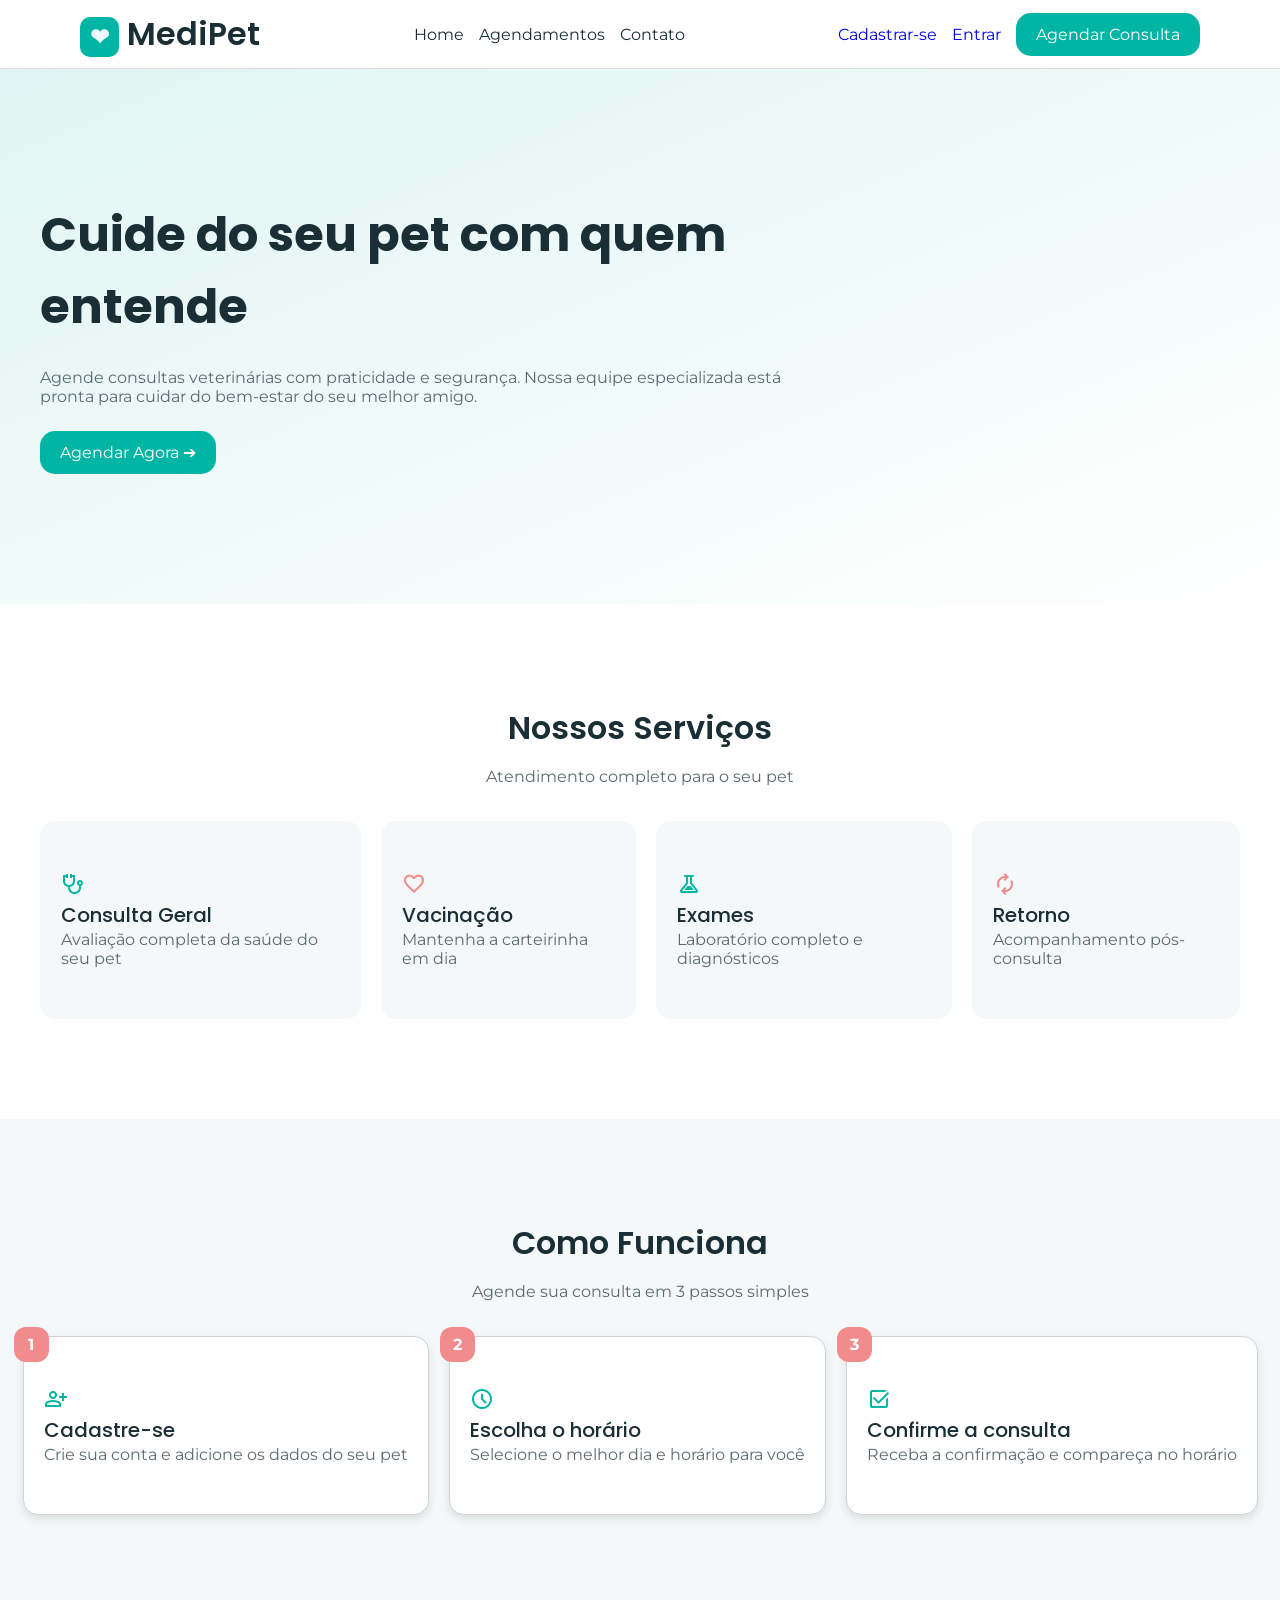
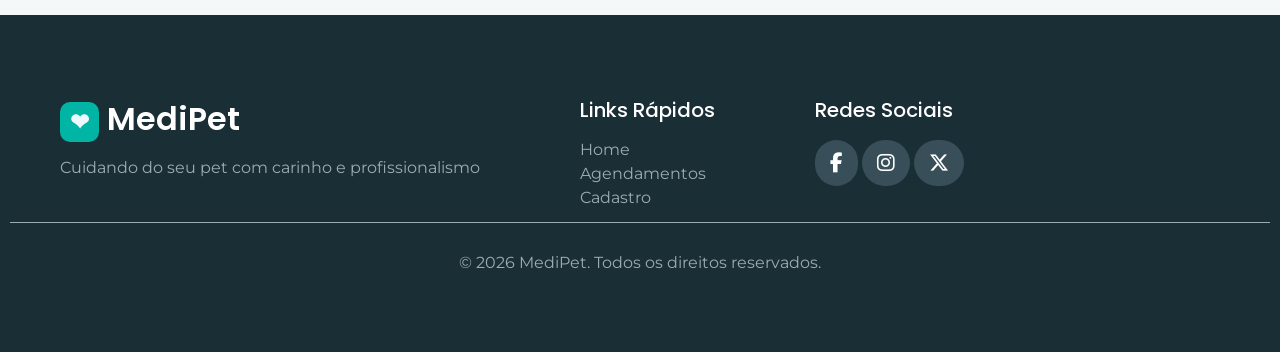
==== frontend/index.html @ 37e0c813 "atualizando projeto do petshop" ====
<!DOCTYPE html>
<html lang="en">
<head>
    <meta charset="UTF-8">
    <meta name="viewport" content="width=device-width, initial-scale=1.0">
    <title>MediPet</title>
    <link rel="stylesheet" href="css/style.css">
    <link rel="stylesheet" href="https://cdnjs.cloudflare.com/ajax/libs/font-awesome/6.5.0/css/all.min.css">
    <link href="https://fonts.googleapis.com/css2?family=Montserrat:wght@400;600&family=Poppins:wght@500;600;700&display=swap" rel="stylesheet">
   <link href="https://fonts.googleapis.com/css2?family=Material+Symbols+Outlined" rel="stylesheet" />
</head>
<body>

 <header>

    <h2> <span class="heart">❤</span> MediPet</h2>
    

    <nav >
        <a href="#" class="linkSimples">Home</a>
        <a href="#" class="linkSimples">Agendamentos</a>
        <a href="#" class="linkSimples">Contato</a>
    </nav>

    <nav>
        <a href="#">Cadastrar-se</a>
        <a href="#">Entrar</a>
        <a href="#" class="botao" >Agendar Consulta</a>
    </nav>       
    
   
 </header>   



 <main>

    <section class="sessao1">

        <div class="container1">

            <h1>Cuide do seu pet com quem entende</h1>
            <p>Agende consultas veterinárias com praticidade e segurança. Nossa equipe especializada está pronta para cuidar do bem-estar do seu melhor amigo.</p>
            <a href="#" class="botao">Agendar Agora ➔</a>

        </div>

    </section>

    <section class="sessao2">

        <h2>Nossos Serviços</h2>
        <p>Atendimento completo para o seu pet</p>

        <div class="container2">

            <div class="card2">

                <span class="material-symbols-outlined impar">stethoscope</span>
                <h3>Consulta Geral</h3>
                <p>Avaliação completa da saúde do seu pet</p>

            </div>

            <div class="card2">

                <span class="material-symbols-outlined par">favorite</span>
                <h3>Vacinação</h3>
                <p>Mantenha a carteirinha em dia</p>

            </div>

            <div class="card2">

                <span class="material-symbols-outlined impar">experiment</span> 
                <h3>Exames</h3>
                <p>Laboratório completo e diagnósticos</p>

            </div>

            <div class="card2">

                <span class="material-symbols-outlined par">autorenew</span>
                <h3>Retorno</h3>
                <p>Acompanhamento pós-consulta</p>

            </div>

        </div>

    </section>

    <section class="sessao3">

        <h2>Como Funciona</h2>
        <p>Agende sua consulta em 3 passos simples</p>

        <div class="container3">

            <div class="card3">

                 <div class="badge">1</div>
                <span class="material-symbols-outlined impar">person_add</span>
                <h3>Cadastre-se</h3>
                <p>Crie sua conta e adicione os dados do seu pet</p>

            </div>

            <div class="card3">

                <div class="badge">2</div>
                <span class="material-symbols-outlined impar">schedule</span>
                <h3>Escolha o horário</h3>
                <p>Selecione o melhor dia e horário para você</p>

            </div>

            <div class="card3">

                <div class="badge">3</div>
                <span class="material-symbols-outlined impar">select_check_box</span>
                <h3>Confirme a consulta</h3>
                <p>Receba a confirmação e compareça no horário</p>

            </div>
            
        </div>
        
    </section>

    <footer>

        <section class="sessaoFooter">

            <div class="cardF">

                <h2><span class="heart">❤</span> MediPet</h2>
                <p>Cuidando do seu pet com carinho e profissionalismo</p>

            </div>

            <div class="cardF">

                <h3>Links Rápidos</h3>

                <div class="linkRapido">

                    <a href="#" class="linkFooter">Home</a>
                    <a href="#" class="linkFooter">Agendamentos</a>
                    <a href="#" class="linkFooter">Cadastro</a>

                </div>
            </div>

            <div class="cardF">

                <h3>Redes Sociais</h3>
                    
                <div class="social">

                    <i class="fa-brands fa-facebook-f icon"></i>  
                    <i class="fa-brands fa-instagram icon"></i>  
                    <i class="fa-brands fa-x-twitter icon"></i>     

                </div>
                    
                    
            </div>

            
        </section>

        <section class="copyright">

            <hr>

            <p>© 2026 MediPet. Todos os direitos reservados.</p>

        </section>

    </footer>



 </main>
    
</body>
</html>
---- frontend/css/style.css ----
* {
  margin: 0;
  padding: 0;
  box-sizing: border-box;
}

body{
  font-family: 'Montserrat', sans-serif;
  font-size: 16px;
  color: #5A6A70;
  
}

header{
    display: flex;
    justify-content: space-between;
    align-items: center;
    padding: 10px 80px;
    
    position: sticky;
    top: 0;
    
    background: white;
    z-index: 1000;
    border-bottom: 1px solid #ddd; /*linha separando header dos outros*/
   
}

nav{
    display: flex;
    gap: 15px;
    align-items: center;
    
}

.botao{

    display: inline-block;
    color: white;
    background-color: #00B5A3;
    padding: 12px 20px;
    border-radius: 15px;

    
}
.botao:hover{
    background-color: #029687;
    box-shadow: 0 4px 10px rgba(0, 0, 0, 0.1);
}

a{
    text-decoration: none;
}

h1{
   font-family: 'poppins', sans-serif;
   font-weight: 700;
   font-size: 48px;
   color:#1A2E35 ;
}

h2{
    font-family: 'Poppins', sans-serif;
    font-weight: 600; /* SemiBold */
    font-size: 32px;
    color: #1A2E35;
}

h3 {
  font-family: 'Poppins', sans-serif;
  font-weight: 500; /* Medium */
  font-size: 20px;
  color: #1A2E35;
}

p {
  font-size: 16px;
  color: #5A6A70;
}

.label {
  font-size: 13px;
  font-weight: 600;
  color: #00B5A3;
}

button {
  font-family: 'Montserrat', sans-serif;
  font-weight: 600;
  font-size: 14px;
  text-transform: uppercase; 
}

.linkSimples {
  text-decoration: none;
  color: #1A2E35;
}

.linkSimples:hover {
  color: #00B5A3;
}

.heart{
    font-size: 23px;
    color: aliceblue;
    background-color: #00B5A3;
    border-radius: 10px;
    padding: 3px 10px;
    display: inline-block;
}

.sessao1{
    padding: 130px 20px;
    background: linear-gradient(to bottom right, #E0F5F3, #ffffff);
}

.container1{
    max-width: 800px;   /* limita largura */
    display: flex;
    flex-direction: column;
    gap: 25px;
    align-items: flex-start;
    padding: 0 20px;
    
}

.sessao2{
    padding: 100px 10px;
    display: flex;
    flex-direction: column;
    gap: 15px;
    align-items: center; 
}

.container2{
    margin-top: 20px;
    display: flex;
    gap: 20px;
    padding: 0 30px;
}

.card2{
    background-color: #F4F8F8;
    padding: 50px 20px;
    border-radius: 15px;
    border: 1px solid transparent

    
}

.card2:hover{
    border: 1px solid #00B5A3;
    box-shadow: 0 4px 10px rgba(0, 0, 0, 0.1);
}

.impar{
    color: #00B5A3;
}

.par{
    color: #F28B8B;
}

.sessao3{
    background-color:#F4F8F8;
    padding: 100px 10px;
    display: flex;
    flex-direction: column;
    gap: 15px;
    align-items: center; 
}

.container3{
    margin-top: 20px;
    display: flex;
    gap: 20px;
}

.card3{
    
    background-color: white;
    padding: 50px 20px;
    border-radius: 15px;
     border: 1px solid #d3d3d3;
    box-shadow: 0 4px 10px rgba(0, 0, 0, 0.1);
    position: relative;
}

.badge{
    position: absolute;
    top: -10px;
    left: -10px;

    width: 35px;
    height: 35px;

    background: #F28B8B;
    color: white;

    display: flex;
    align-items: center;
    justify-content: center;

    font-size: 16px;
    font-weight: bold;

    border-radius: 12px; 
}

footer{
    background-color: #1A2E35;
    padding: 80px 10px;
    display: flex;
    flex-direction: column;
    gap: 15px;
    align-items: left; 
    
}

footer h2{
    color: white;
}

footer h3{
    color: white;
}

footer p{
    color: #9cacb3;
}
.sessaoFooter{
    display: flex;
}

.linkFooter{
    text-decoration: none;
    color: #9cacb3;
}

.linkFooter:hover{
    color: #00B5A3;
}

.cardF{
    display: flex;
    flex-direction: column;
    gap: 15px;
    padding: 0px 50px;
}

.linkRapido{
    display: flex;
    flex-direction: column;
    gap: 5px;
}


.copyright{

    width: 100%;
    display: flex;
    flex-direction: column;
    align-items: center;
    gap: 30px;

}

.copyright hr {
    border: none;
    height: 1px;
    background: #9cacb3;
    width: 100%;
}

.icon{
    font-size: 20px;
    color: white;
    background-color: #384f5a ;
    padding: 13px 15px;
    border-radius: 30px;
    
}

.icon:hover{
   background-color: #029687;
    
}

@media (max-width: 768px) {
  .container1 {
    flex-direction: column;
    text-align: center;
  }

  h1 {
    font-size: 24px;
  }

  p {
    font-size: 16px;
  }
}
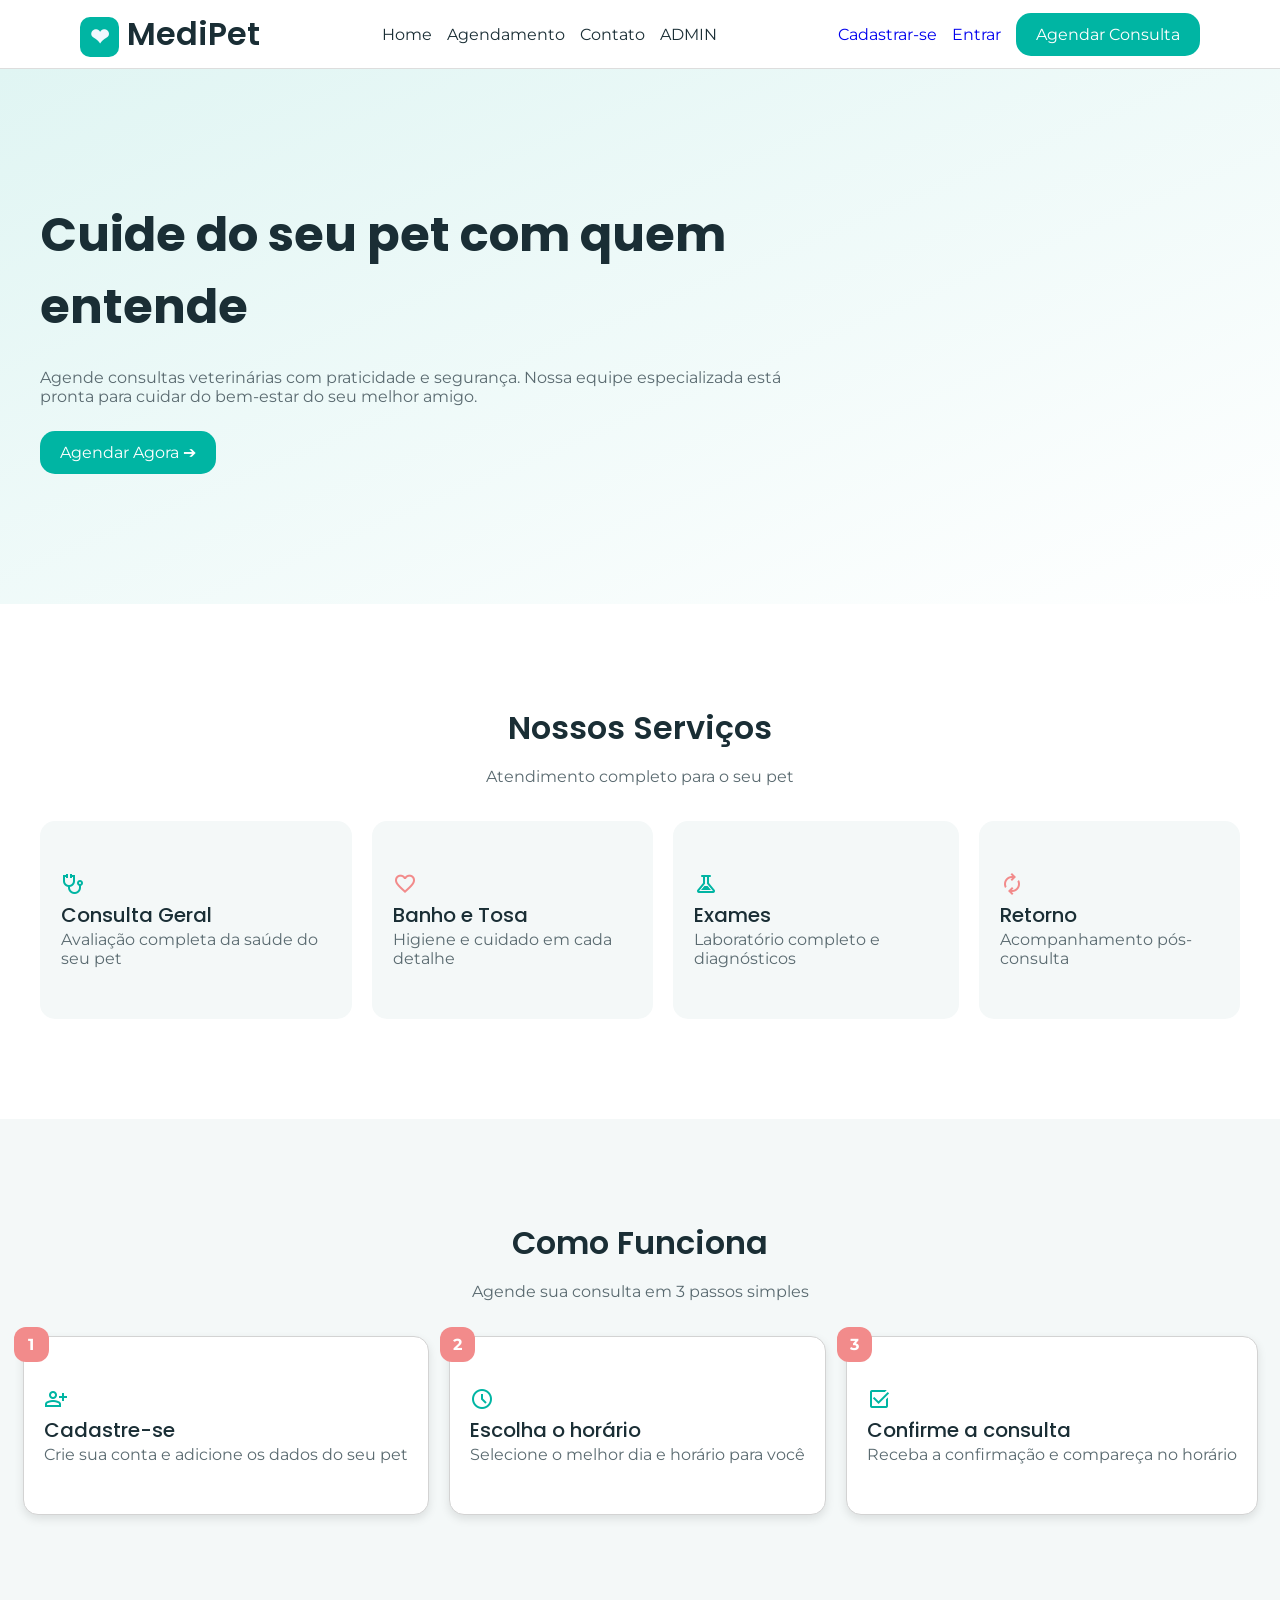
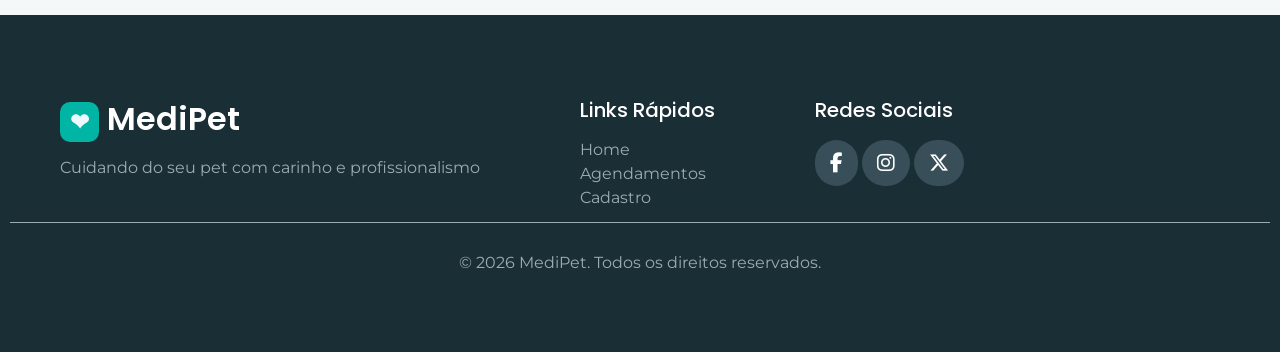
==== commit 2f13567e: "AreaADM" ====
--- a/frontend/index.html
+++ b/frontend/index.html
@@ -18,8 +18,9 @@
 
     <nav >
         <a href="#" class="linkSimples">Home</a>
-        <a href="#" class="linkSimples">Agendamentos</a>
+        <a href="#" class="linkSimples">Agendamento</a>
         <a href="#" class="linkSimples">Contato</a>
+        <a href="agendamentos.html" class="linkSimples">ADMIN</a>
     </nav>
 
     <nav>
@@ -65,8 +66,8 @@
             <div class="card2">
 
                 <span class="material-symbols-outlined par">favorite</span>
-                <h3>Vacinação</h3>
-                <p>Mantenha a carteirinha em dia</p>
+                <h3>Banho e Tosa</h3>
+                <p>Higiene e cuidado em cada detalhe</p>
 
             </div>
 
--- a/frontend/css/style.css
+++ b/frontend/css/style.css
@@ -1,9 +1,11 @@
+/* --------------------- RESET --------------------- */
 * {
   margin: 0;
   padding: 0;
   box-sizing: border-box;
 }
 
+/* --------------------- BODY --------------------- */
 body{
   font-family: 'Montserrat', sans-serif;
   font-size: 16px;
@@ -11,6 +13,7 @@
   
 }
 
+/* --------------------- HEADER --------------------- */
 header{
     display: flex;
     justify-content: space-between;
@@ -26,6 +29,7 @@
    
 }
 
+/* --------------------- NAV --------------------- */
 nav{
     display: flex;
     gap: 15px;
@@ -33,6 +37,7 @@
     
 }
 
+/* --------------------- BOTÃO --------------------- */
 .botao{
 
     display: inline-block;
@@ -48,10 +53,12 @@
     box-shadow: 0 4px 10px rgba(0, 0, 0, 0.1);
 }
 
+/* --------------------- LINKS GERAIS --------------------- */
 a{
     text-decoration: none;
 }
 
+/* --------------------- TIPOGRAFIA --------------------- */
 h1{
    font-family: 'poppins', sans-serif;
    font-weight: 700;
@@ -61,14 +68,14 @@
 
 h2{
     font-family: 'Poppins', sans-serif;
-    font-weight: 600; /* SemiBold */
+    font-weight: 600; 
     font-size: 32px;
     color: #1A2E35;
 }
 
 h3 {
   font-family: 'Poppins', sans-serif;
-  font-weight: 500; /* Medium */
+  font-weight: 500; 
   font-size: 20px;
   color: #1A2E35;
 }
@@ -91,6 +98,7 @@
   text-transform: uppercase; 
 }
 
+/* --------------------- LINKS ESTILIZADOS --------------------- */
 .linkSimples {
   text-decoration: none;
   color: #1A2E35;
@@ -100,6 +108,7 @@
   color: #00B5A3;
 }
 
+/* --------------------- ÍCONE CORAÇÃO --------------------- */
 .heart{
     font-size: 23px;
     color: aliceblue;
@@ -109,13 +118,14 @@
     display: inline-block;
 }
 
+/* --------------------- SESSÃO 1 (iNICIAL) --------------------- */
 .sessao1{
     padding: 130px 20px;
     background: linear-gradient(to bottom right, #E0F5F3, #ffffff);
 }
 
 .container1{
-    max-width: 800px;   /* limita largura */
+    max-width: 800px;  
     display: flex;
     flex-direction: column;
     gap: 25px;
@@ -124,6 +134,7 @@
     
 }
 
+/* --------------------- SESSÃO 2 (SERVIÇOS) --------------------- */
 .sessao2{
     padding: 100px 10px;
     display: flex;
@@ -161,6 +172,7 @@
     color: #F28B8B;
 }
 
+/* --------------------- SESSÃO 3 (COMO FUNCIONA) --------------------- */
 .sessao3{
     background-color:#F4F8F8;
     padding: 100px 10px;
@@ -207,6 +219,7 @@
     border-radius: 12px; 
 }
 
+/* --------------------- FOOTER --------------------- */
 footer{
     background-color: #1A2E35;
     padding: 80px 10px;
@@ -228,6 +241,7 @@
 footer p{
     color: #9cacb3;
 }
+
 .sessaoFooter{
     display: flex;
 }
@@ -254,7 +268,7 @@
     gap: 5px;
 }
 
-
+/* --------------------- COPYRIGHT --------------------- */
 .copyright{
 
     width: 100%;
@@ -272,6 +286,7 @@
     width: 100%;
 }
 
+/* --------------------- ICONES DO FOOTER--------------------- */
 .icon{
     font-size: 20px;
     color: white;
@@ -286,6 +301,7 @@
     
 }
 
+/* --------------------- RESPONSIVIDADE --------------------- */
 @media (max-width: 768px) {
   .container1 {
     flex-direction: column;
@@ -299,4 +315,72 @@
   p {
     font-size: 16px;
   }
+}
+
+/* --------------------- Aside Agendamentos --------------------- */
+
+aside{
+    background-color: #ffffff;
+    width: 20%;
+    height: 100vh;
+    display: flex;
+    flex-direction: column;
+    gap: 10px;
+    border: 1px solid #ddd;
+    
+}
+
+.asid{
+    padding: 15px;
+    display: flex;
+    flex-direction: column;
+    gap: 10px;
+    
+}
+
+.navAside{
+   padding: 10px 15px; 
+   border-radius: 15px;
+   display: flex;
+   align-items: center;
+   gap: 5px;
+   color: #1A2E35;
+
+   
+}
+
+.navAside:hover{
+    background-color:#E0F5F3 ;
+}
+
+.navAside hr{
+    margin: 10px -20px;
+    width: calc(100% + 40px);
+}
+
+.cima{
+    border-bottom: 1px solid #ddd;
+}
+
+.baixo{
+    border-top: 1px solid #ddd;
+    margin-top: auto;
+    display: flex;
+    align-items: right;
+    
+}
+
+.baixo a {
+  display: flex;
+  align-items: center;
+  gap: 8px;
+  color: #1A2E35;
+}
+
+.baixo a:hover{
+    color: #F28B8B;
+}
+
+.agen{
+    background: #F4F8F8;
 }
